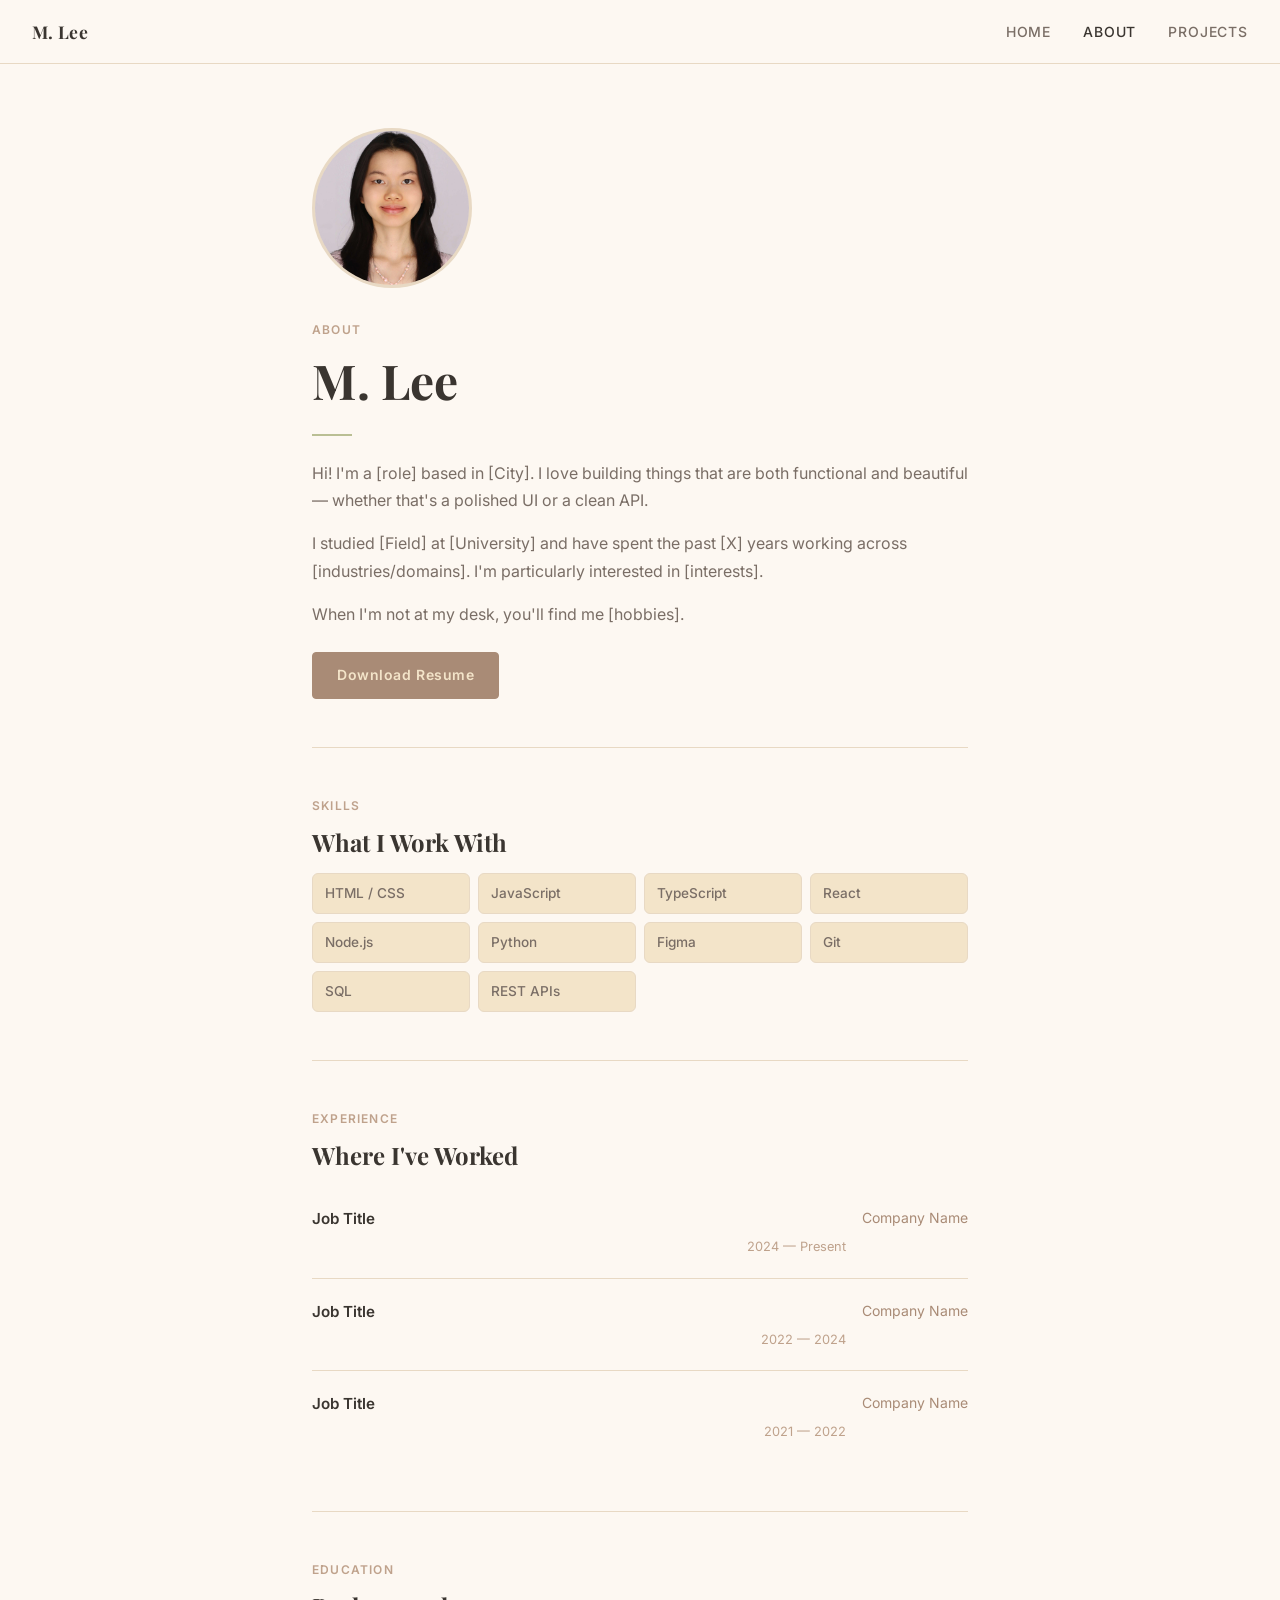
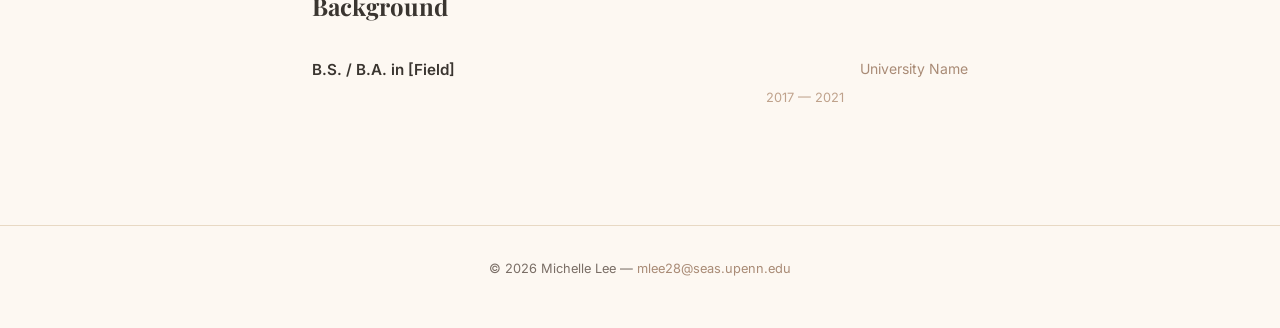
==== about.html @ 272b9037 "Update about.html" ====
<!DOCTYPE html>
<html lang="en">
<head>
  <meta charset="UTF-8" />
  <meta name="viewport" content="width=device-width, initial-scale=1.0" />
  <title>About — M. Lee</title>
  <link rel="preconnect" href="https://fonts.googleapis.com" />
  <link rel="preconnect" href="https://fonts.gstatic.com" crossorigin />
  <link href="https://fonts.googleapis.com/css2?family=Inter:wght@400;500;600&family=Playfair+Display:wght@700&display=swap" rel="stylesheet" />
  <link rel="stylesheet" href="style.css" />
</head>
<body>

  <nav>
    <a href="index.html" class="nav-logo">M. Lee</a>
    <ul class="nav-links">
      <li><a href="index.html">Home</a></li>
      <li><a href="about.html" class="active">About</a></li>
      <li><a href="projects.html">Projects</a></li>
    </ul>
  </nav>

  <main class="page">

    <!-- Intro -->
    <section class="about-intro">
      <div style="display:flex; gap:2rem; align-items:flex-start; flex-wrap:wrap;">
        <img src="images/michelle.JPG" alt="Michelle Lee" class="about-photo" style="object-position: center 30%;">
        <div class="about-text">
          <span class="label">About</span>
          <h1>M. Lee</h1>
          <div class="divider"></div>
          <p>
            Hi! I'm a [role] based in [City]. I love building things that are
            both functional and beautiful — whether that's a polished UI or a
            clean API.
          </p>
          <p>
            I studied [Field] at [University] and have spent the past [X] years
            working across [industries/domains]. I'm particularly interested in
            [interests].
          </p>
          <p>
            When I'm not at my desk, you'll find me [hobbies].
          </p>
          <a href="resume.pdf" class="btn btn-primary" target="_blank" style="margin-top:0.5rem;">
            Download Resume
          </a>
        </div>
      </div>
    </section>

    <!-- Skills -->
    <section class="section">
      <span class="label">Skills</span>
      <h2>What I Work With</h2>
      <div class="skills-grid">
        <div class="skill-item">HTML / CSS</div>
        <div class="skill-item">JavaScript</div>
        <div class="skill-item">TypeScript</div>
        <div class="skill-item">React</div>
        <div class="skill-item">Node.js</div>
        <div class="skill-item">Python</div>
        <div class="skill-item">Figma</div>
        <div class="skill-item">Git</div>
        <div class="skill-item">SQL</div>
        <div class="skill-item">REST APIs</div>
      </div>
    </section>

    <!-- Experience -->
    <section class="section">
      <span class="label">Experience</span>
      <h2>Where I've Worked</h2>
      <ul class="experience-list">
        <li>
          <span class="exp-role">Job Title</span>
          <span class="exp-company">Company Name</span>
          <span class="exp-period">2024 — Present</span>
        </li>
        <li>
          <span class="exp-role">Job Title</span>
          <span class="exp-company">Company Name</span>
          <span class="exp-period">2022 — 2024</span>
        </li>
        <li>
          <span class="exp-role">Job Title</span>
          <span class="exp-company">Company Name</span>
          <span class="exp-period">2021 — 2022</span>
        </li>
      </ul>
    </section>

    <!-- Education -->
    <section class="section">
      <span class="label">Education</span>
      <h2>Background</h2>
      <ul class="experience-list">
        <li>
          <span class="exp-role">B.S. / B.A. in [Field]</span>
          <span class="exp-company">University Name</span>
          <span class="exp-period">2017 — 2021</span>
        </li>
      </ul>
    </section>

  </main>

  <footer>
    <p>
      &copy; 2026 Michelle Lee &mdash;
      <a href="mailto:hello@example.com">mlee28@seas.upenn.edu</a>
    </p>
  </footer>

</body>
</html>
---- style.css ----
/* =====================
   Reset & Base
   ===================== */
*, *::before, *::after {
  box-sizing: border-box;
  margin: 0;
  padding: 0;
}

:root {
  --clay:    #A98B76;
  --sand:    #BFA28C;
  --cream:   #F3E4C9;
  --sage:    #BABF94;
  --text:    #3a3530;
  --muted:   #7a6e66;
  --bg:      #fdf8f2;
  --border:  #e8d9c4;

  --font-sans: 'Inter', system-ui, sans-serif;
  --font-serif: 'Playfair Display', Georgia, serif;

  --max-w: 720px;
  --nav-h: 64px;
}

html {
  scroll-behavior: smooth;
}

body {
  font-family: var(--font-sans);
  background: var(--bg);
  color: var(--text);
  line-height: 1.7;
  font-size: 16px;
}

img {
  display: block;
  max-width: 100%;
}

a {
  color: var(--clay);
  text-decoration: none;
  transition: color 0.2s;
}

a:hover {
  color: var(--text);
}

/* =====================
   Nav
   ===================== */
nav {
  position: sticky;
  top: 0;
  z-index: 100;
  height: var(--nav-h);
  background: var(--bg);
  border-bottom: 1px solid var(--border);
  display: flex;
  align-items: center;
  justify-content: space-between;
  padding: 0 2rem;
}

.nav-logo {
  font-family: var(--font-serif);
  font-size: 1.1rem;
  font-weight: 700;
  color: var(--text);
  letter-spacing: 0.02em;
}

.nav-links {
  display: flex;
  gap: 2rem;
  list-style: none;
}

.nav-links a {
  font-size: 0.875rem;
  letter-spacing: 0.06em;
  text-transform: uppercase;
  color: var(--muted);
  font-weight: 500;
}

.nav-links a:hover,
.nav-links a.active {
  color: var(--text);
}

/* =====================
   Page Wrapper
   ===================== */
.page {
  max-width: var(--max-w);
  margin: 0 auto;
  padding: 4rem 2rem 6rem;
}

/* =====================
   Typography
   ===================== */
h1, h2, h3 {
  font-family: var(--font-serif);
  font-weight: 700;
  line-height: 1.2;
  color: var(--text);
}

h1 { font-size: clamp(2rem, 5vw, 3rem); }
h2 { font-size: 1.5rem; margin-bottom: 1rem; }
h3 { font-size: 1.1rem; margin-bottom: 0.4rem; }

p { color: var(--muted); margin-bottom: 1rem; }

.label {
  font-size: 0.75rem;
  letter-spacing: 0.1em;
  text-transform: uppercase;
  color: var(--sand);
  font-weight: 600;
  margin-bottom: 0.75rem;
  display: block;
}

/* =====================
   Divider
   ===================== */
.divider {
  width: 40px;
  height: 2px;
  background: var(--sage);
  margin: 1.5rem 0;
}

/* =====================
   HOME — Hero
   ===================== */
.hero {
  padding-top: 5rem;
  padding-bottom: 5rem;
}

.hero-greeting {
  font-size: 0.875rem;
  letter-spacing: 0.1em;
  text-transform: uppercase;
  color: var(--clay);
  font-weight: 600;
  margin-bottom: 1rem;
}

.hero h1 {
  margin-bottom: 1.25rem;
}

.hero-sub {
  font-size: 1.05rem;
  max-width: 520px;
  margin-bottom: 2.5rem;
}

.btn {
  display: inline-block;
  padding: 0.65rem 1.5rem;
  font-size: 0.875rem;
  font-weight: 600;
  letter-spacing: 0.04em;
  border-radius: 4px;
  transition: background 0.2s, color 0.2s, border-color 0.2s;
}

.btn-primary {
  background: var(--clay);
  color: var(--cream);
  border: 1px solid var(--clay);
}

.btn-primary:hover {
  background: var(--text);
  border-color: var(--text);
  color: var(--cream);
}

.btn-outline {
  background: transparent;
  color: var(--clay);
  border: 1px solid var(--clay);
  margin-left: 0.75rem;
}

.btn-outline:hover {
  background: var(--clay);
  color: var(--cream);
}

.hero-actions {
  display: flex;
  flex-wrap: wrap;
  gap: 0.75rem;
  align-items: center;
}

/* =====================
   HOME — Teaser Sections
   ===================== */
.section {
  border-top: 1px solid var(--border);
  padding-top: 3rem;
  margin-top: 3rem;
}

.section-header {
  display: flex;
  align-items: baseline;
  justify-content: space-between;
  margin-bottom: 1.5rem;
}

.section-link {
  font-size: 0.8rem;
  letter-spacing: 0.06em;
  text-transform: uppercase;
  color: var(--sand);
  font-weight: 600;
}

.section-link:hover {
  color: var(--clay);
}

/* Featured project card on home */
.featured-card {
  background: var(--cream);
  border: 1px solid var(--border);
  border-radius: 8px;
  padding: 1.75rem;
}

.featured-card h3 {
  font-size: 1.15rem;
}

.tag-list {
  display: flex;
  flex-wrap: wrap;
  gap: 0.4rem;
  margin: 0.75rem 0 1rem;
}

.tag {
  font-size: 0.72rem;
  letter-spacing: 0.05em;
  padding: 0.25rem 0.65rem;
  border-radius: 20px;
  background: var(--bg);
  border: 1px solid var(--border);
  color: var(--muted);
  font-weight: 500;
}

/* =====================
   ABOUT
   ===================== */
.about-intro {
  display: grid;
  gap: 2.5rem;
}

.about-photo {
  width: 160px;
  height: 160px;
  border-radius: 50%;
  object-fit: cover;
  border: 3px solid var(--border);
  background: var(--cream);
}

.about-photo-placeholder {
  width: 160px;
  height: 160px;
  border-radius: 50%;
  background: var(--cream);
  border: 3px solid var(--border);
  display: flex;
  align-items: center;
  justify-content: center;
  font-size: 3rem;
  color: var(--sand);
  flex-shrink: 0;
}

.about-text h1 {
  margin-bottom: 0.5rem;
}

.skills-grid {
  display: grid;
  grid-template-columns: repeat(auto-fill, minmax(140px, 1fr));
  gap: 0.5rem;
  margin-top: 0.75rem;
}

.skill-item {
  background: var(--cream);
  border: 1px solid var(--border);
  border-radius: 6px;
  padding: 0.5rem 0.75rem;
  font-size: 0.85rem;
  color: var(--muted);
  font-weight: 500;
}

.experience-list {
  list-style: none;
  margin-top: 0.75rem;
}

.experience-list li {
  padding: 1.25rem 0;
  border-bottom: 1px solid var(--border);
  display: grid;
  grid-template-columns: 1fr auto;
  gap: 0.25rem 1rem;
}

.experience-list li:last-child {
  border-bottom: none;
}

.exp-role {
  font-weight: 600;
  color: var(--text);
  font-size: 0.95rem;
}

.exp-company {
  color: var(--clay);
  font-size: 0.875rem;
}

.exp-period {
  font-size: 0.8rem;
  color: var(--sand);
  text-align: right;
  white-space: nowrap;
  grid-row: span 2;
  align-self: center;
}

/* =====================
   PROJECTS
   ===================== */
.projects-grid {
  display: grid;
  gap: 1.25rem;
  margin-top: 1rem;
}

.project-card {
  background: var(--cream);
  border: 1px solid var(--border);
  border-radius: 8px;
  padding: 1.75rem;
  transition: border-color 0.2s, box-shadow 0.2s;
}

.project-card:hover {
  border-color: var(--sand);
  box-shadow: 0 4px 16px rgba(169, 139, 118, 0.12);
}

.project-card-header {
  display: flex;
  align-items: flex-start;
  justify-content: space-between;
  gap: 1rem;
  margin-bottom: 0.5rem;
}

.project-links {
  display: flex;
  gap: 0.75rem;
  flex-shrink: 0;
}

.project-link {
  font-size: 0.78rem;
  letter-spacing: 0.05em;
  text-transform: uppercase;
  font-weight: 600;
  color: var(--sand);
}

.project-link:hover {
  color: var(--clay);
}

/* =====================
   Footer
   ===================== */
footer {
  border-top: 1px solid var(--border);
  padding: 2rem;
  text-align: center;
  font-size: 0.8rem;
  color: var(--sand);
}

footer a {
  color: var(--clay);
}

/* =====================
   Responsive
   ===================== */
@media (max-width: 600px) {
  nav {
    padding: 0 1.25rem;
  }

  .page {
    padding: 2.5rem 1.25rem 4rem;
  }

  .btn-outline {
    margin-left: 0;
  }

  .experience-list li {
    grid-template-columns: 1fr;
  }

  .exp-period {
    text-align: left;
    grid-row: auto;
  }
}
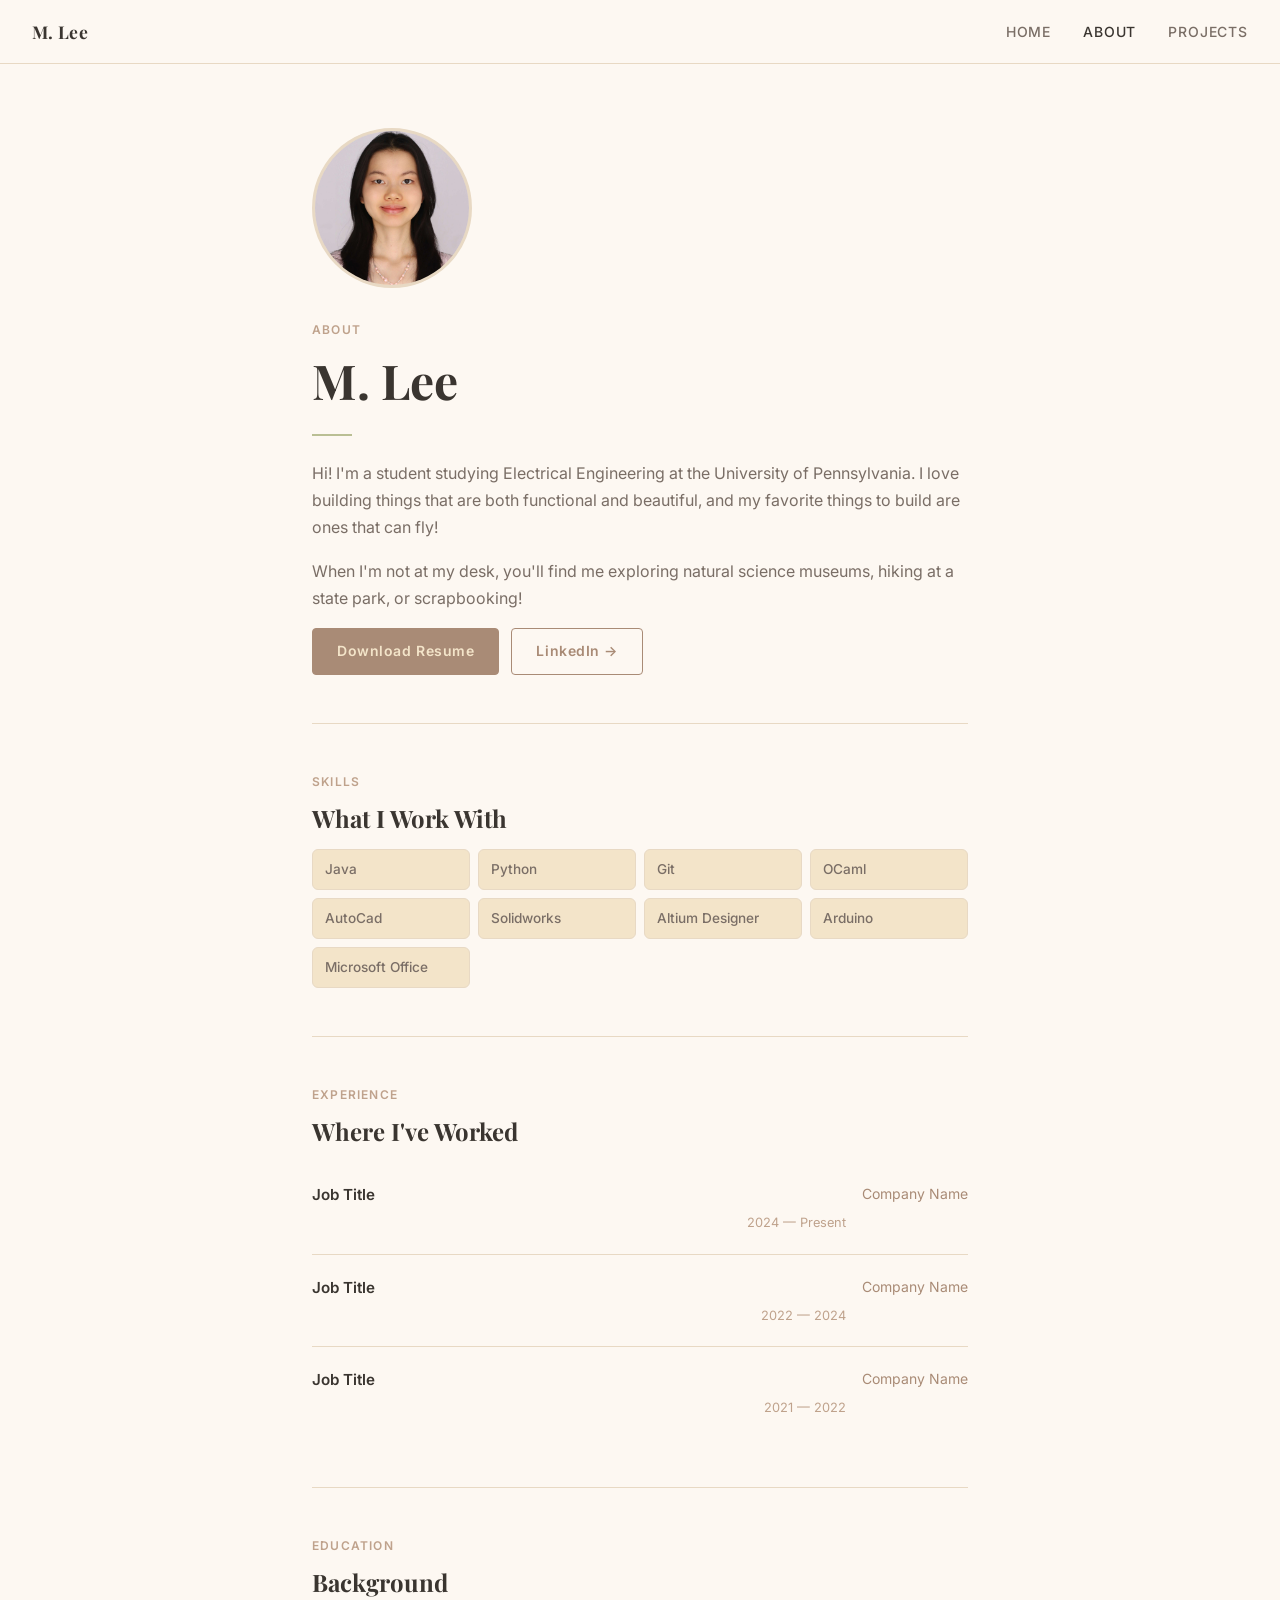
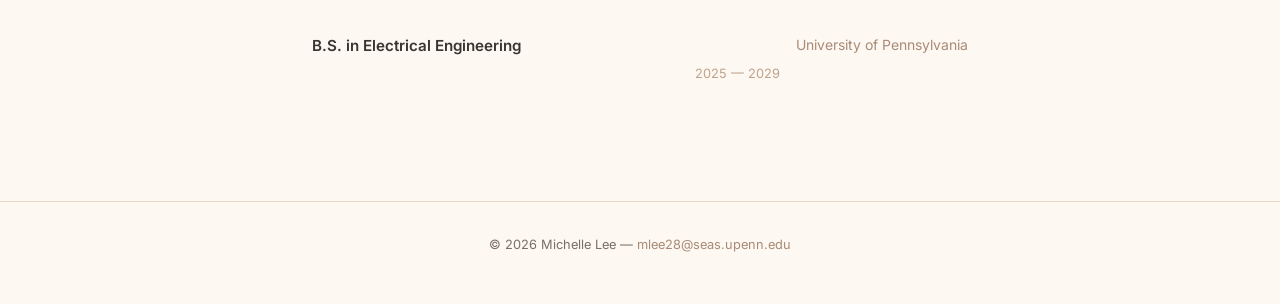
==== commit f9b160df: "Update about.html" ====
--- a/about.html
+++ b/about.html
@@ -31,21 +31,19 @@
           <h1>M. Lee</h1>
           <div class="divider"></div>
           <p>
-            Hi! I'm a [role] based in [City]. I love building things that are
-            both functional and beautiful — whether that's a polished UI or a
-            clean API.
+            Hi! I'm a student studying Electrical Engineering at the University of Pennsylvania. 
+            I love building things that are
+            both functional and beautiful, and my favorite things to build are ones that can fly! 
           </p>
+          
           <p>
-            I studied [Field] at [University] and have spent the past [X] years
-            working across [industries/domains]. I'm particularly interested in
-            [interests].
+            When I'm not at my desk, you'll find me exploring natural science museums,
+            hiking at a state park, or scrapbooking!
           </p>
-          <p>
-            When I'm not at my desk, you'll find me [hobbies].
-          </p>
-          <a href="resume.pdf" class="btn btn-primary" target="_blank" style="margin-top:0.5rem;">
-            Download Resume
-          </a>
+          <div style="display:flex; gap:0.75rem; flex-wrap:wrap; margin-top:0.5rem;">
+            <a href="resume.pdf" class="btn btn-primary" target="_blank">Download Resume</a>
+            <a href="https://www.linkedin.com/in/michelle-lee-ab9937246/" class="btn btn-outline" target="_blank" style="margin-left:0;">LinkedIn →</a>
+          </div>
         </div>
       </div>
     </section>
@@ -55,16 +53,15 @@
       <span class="label">Skills</span>
       <h2>What I Work With</h2>
       <div class="skills-grid">
-        <div class="skill-item">HTML / CSS</div>
-        <div class="skill-item">JavaScript</div>
-        <div class="skill-item">TypeScript</div>
-        <div class="skill-item">React</div>
-        <div class="skill-item">Node.js</div>
+        <div class="skill-item">Java</div>
         <div class="skill-item">Python</div>
-        <div class="skill-item">Figma</div>
         <div class="skill-item">Git</div>
-        <div class="skill-item">SQL</div>
-        <div class="skill-item">REST APIs</div>
+        <div class="skill-item">OCaml</div>
+        <div class="skill-item">AutoCad</div>
+        <div class="skill-item">Solidworks</div>
+        <div class="skill-item">Altium Designer</div>
+        <div class="skill-item">Arduino</div>
+        <div class="skill-item">Microsoft Office</div>
       </div>
     </section>
 
@@ -97,9 +94,9 @@
       <h2>Background</h2>
       <ul class="experience-list">
         <li>
-          <span class="exp-role">B.S. / B.A. in [Field]</span>
-          <span class="exp-company">University Name</span>
-          <span class="exp-period">2017 — 2021</span>
+          <span class="exp-role">B.S. in Electrical Engineering</span>
+          <span class="exp-company">University of Pennsylvania</span>
+          <span class="exp-period">2025 — 2029</span>
         </li>
       </ul>
     </section>
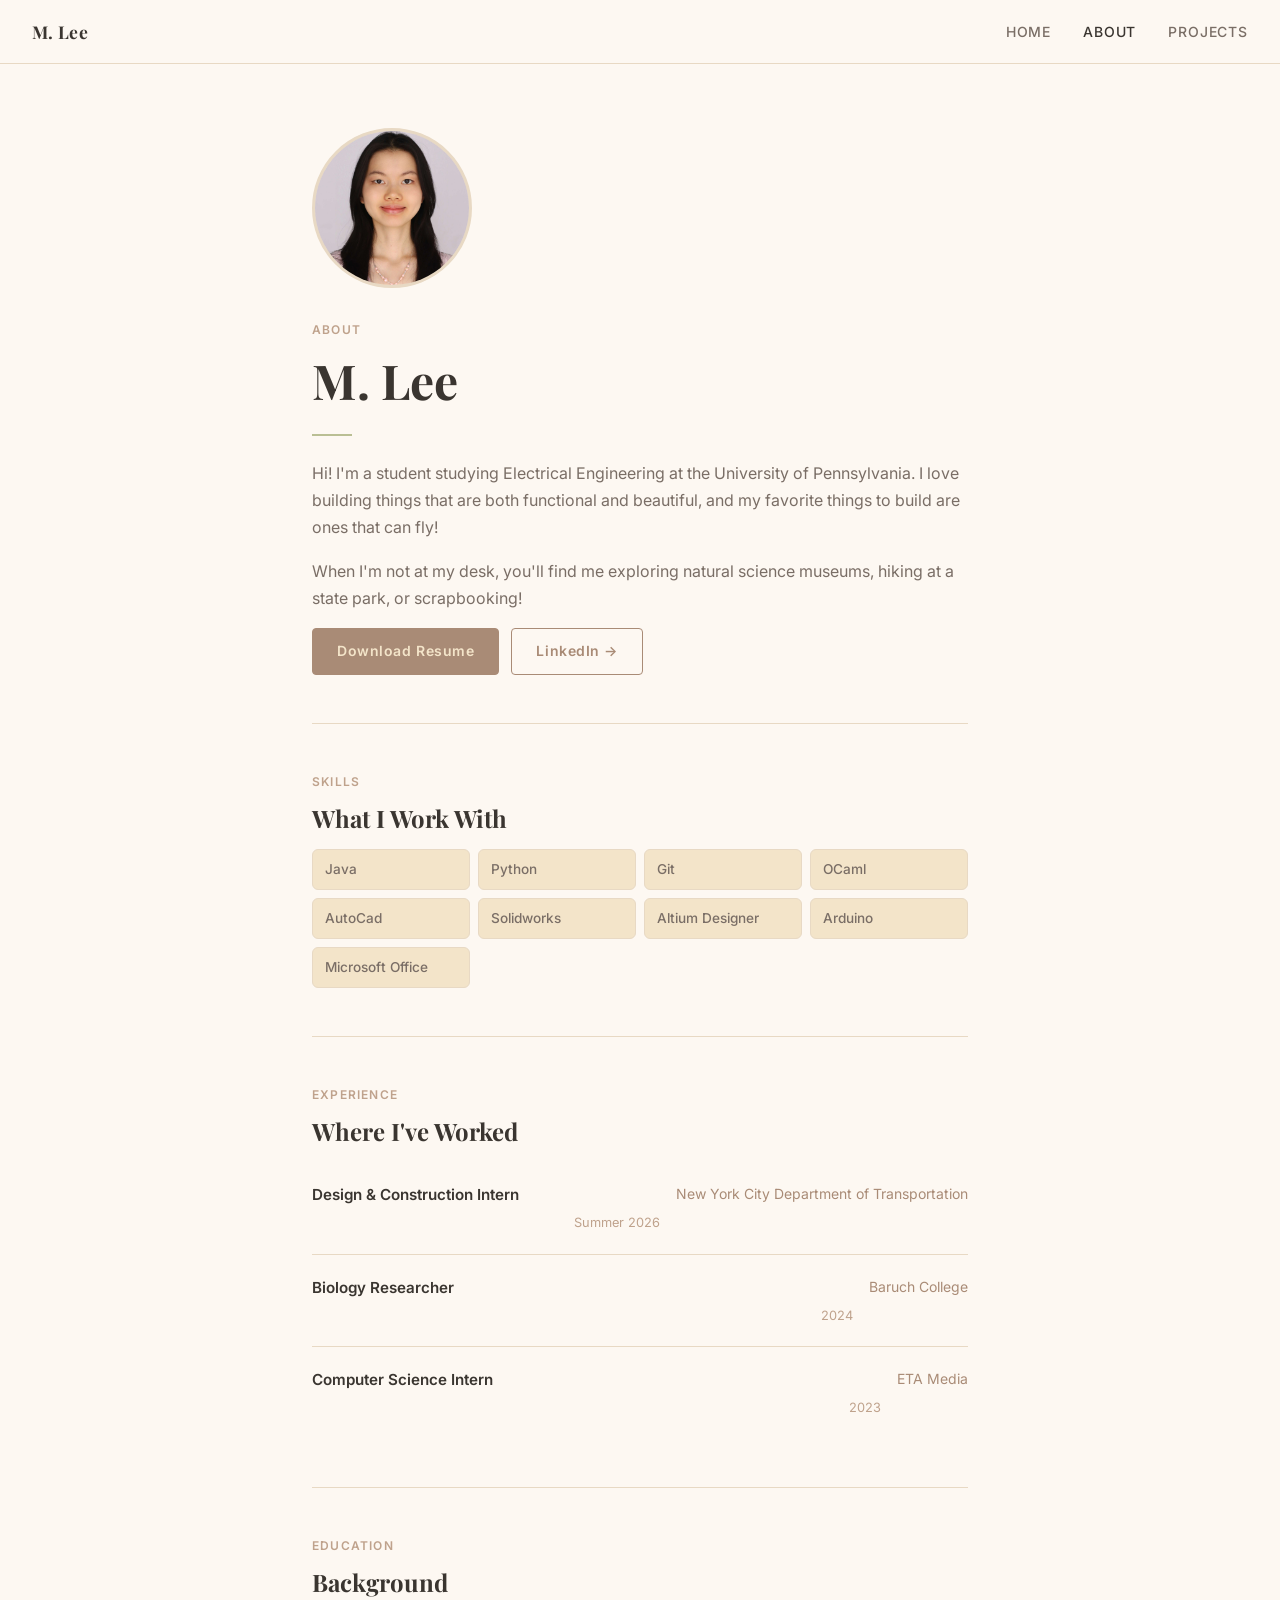
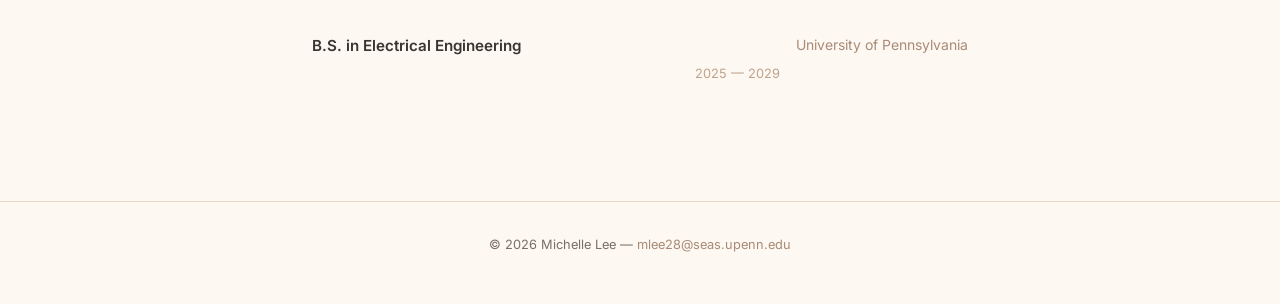
==== commit a24c56d4: "Update about.html" ====
--- a/about.html
+++ b/about.html
@@ -71,19 +71,19 @@
       <h2>Where I've Worked</h2>
       <ul class="experience-list">
         <li>
-          <span class="exp-role">Job Title</span>
-          <span class="exp-company">Company Name</span>
-          <span class="exp-period">2024 — Present</span>
+          <span class="exp-role">Design & Construction Intern</span>
+          <span class="exp-company">New York City Department of Transportation</span>
+          <span class="exp-period">Summer 2026</span>
         </li>
         <li>
-          <span class="exp-role">Job Title</span>
-          <span class="exp-company">Company Name</span>
-          <span class="exp-period">2022 — 2024</span>
+          <span class="exp-role">Biology Researcher</span>
+          <span class="exp-company">Baruch College</span>
+          <span class="exp-period">2024</span>
         </li>
         <li>
-          <span class="exp-role">Job Title</span>
-          <span class="exp-company">Company Name</span>
-          <span class="exp-period">2021 — 2022</span>
+          <span class="exp-role">Computer Science Intern</span>
+          <span class="exp-company">ETA Media</span>
+          <span class="exp-period">2023</span>
         </li>
       </ul>
     </section>
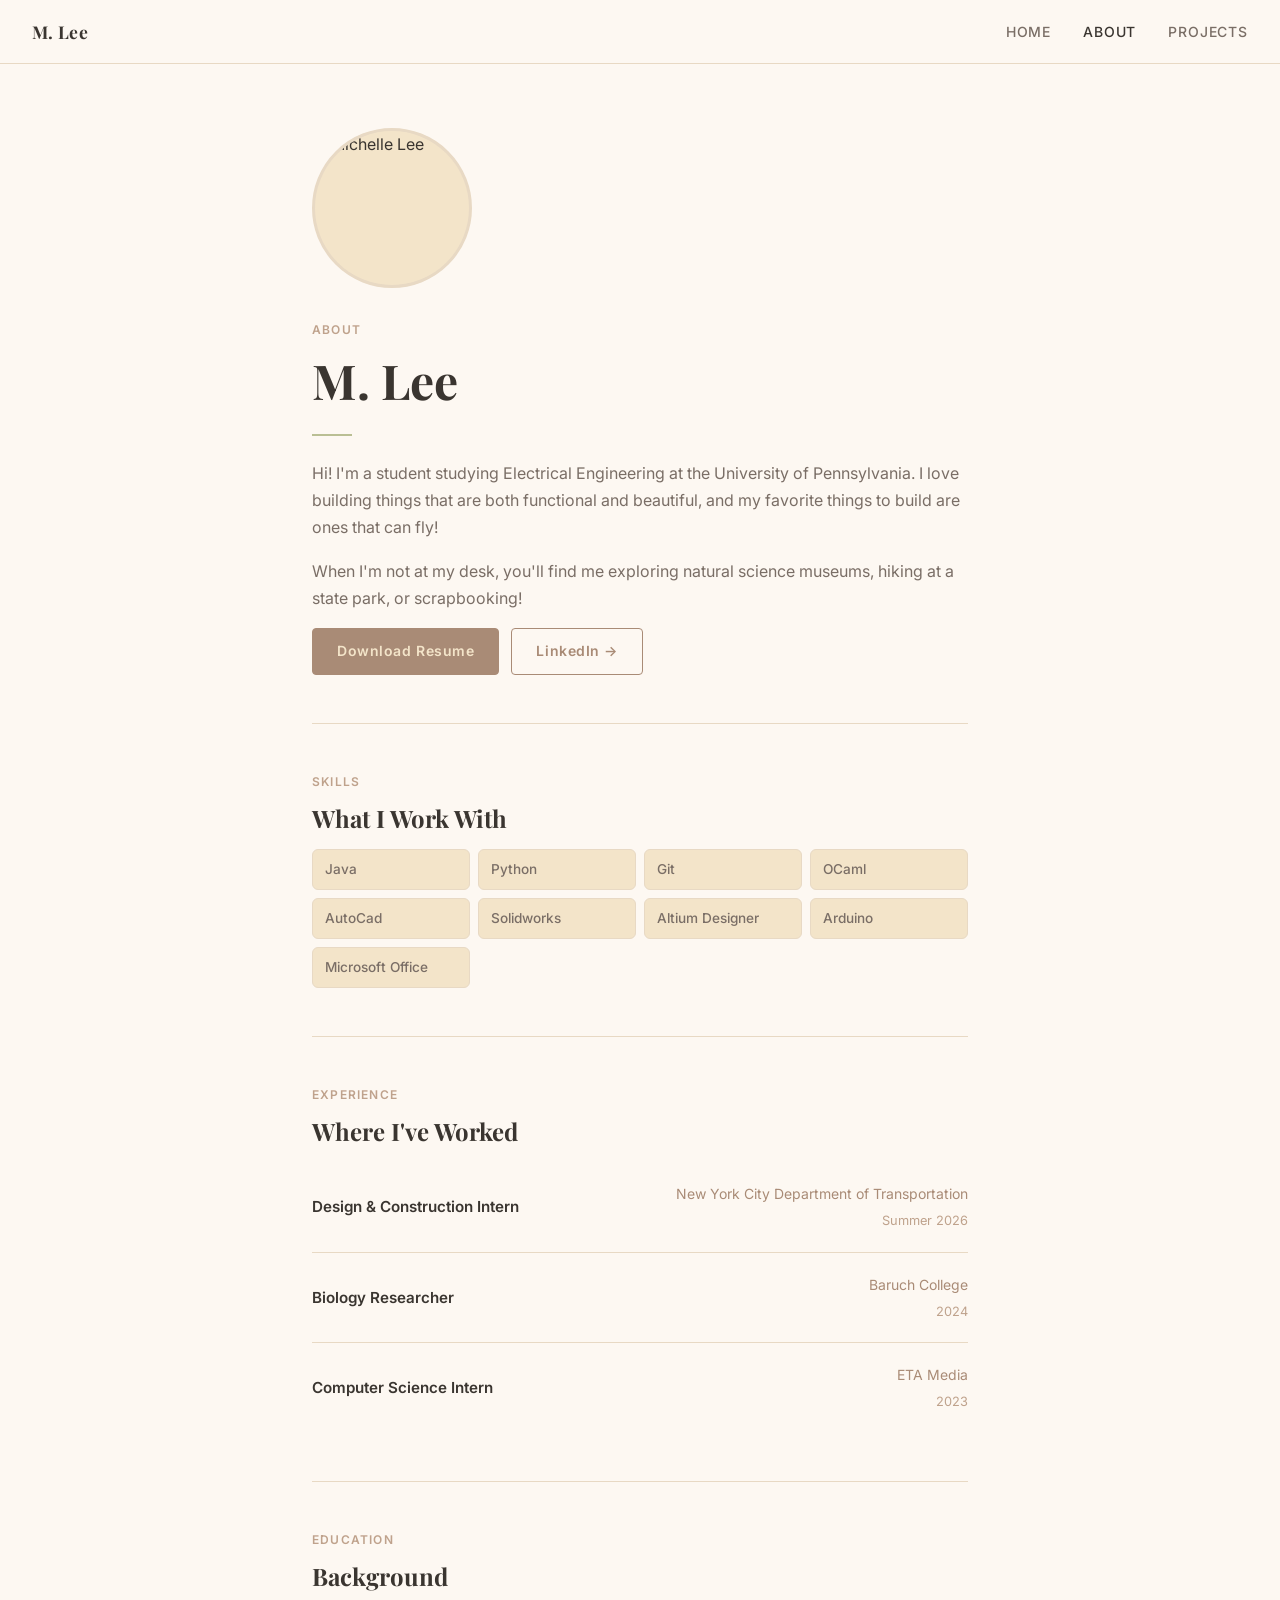
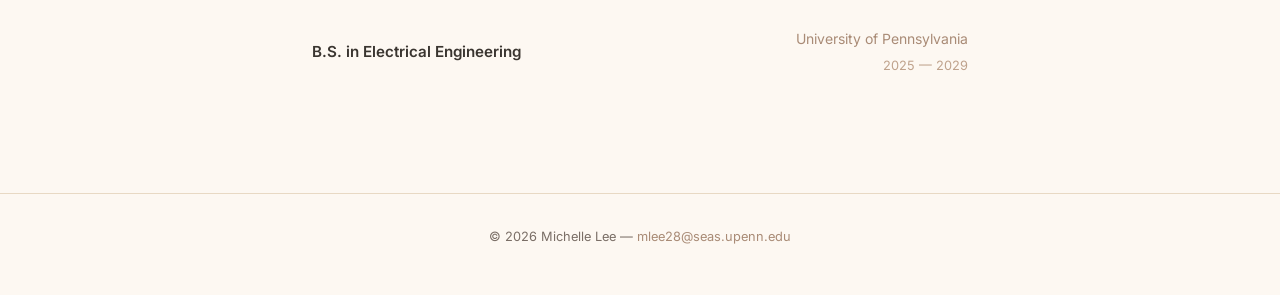
==== commit 838763c7: "edit" ====
--- a/about.html
+++ b/about.html
@@ -3,7 +3,7 @@
 <head>
   <meta charset="UTF-8" />
   <meta name="viewport" content="width=device-width, initial-scale=1.0" />
-  <title>About — M. Lee</title>
+  <title>About — Michelle Lee</title>
   <link rel="preconnect" href="https://fonts.googleapis.com" />
   <link rel="preconnect" href="https://fonts.gstatic.com" crossorigin />
   <link href="https://fonts.googleapis.com/css2?family=Inter:wght@400;500;600&family=Playfair+Display:wght@700&display=swap" rel="stylesheet" />
--- a/style.css
+++ b/style.css
@@ -338,11 +338,14 @@
   font-weight: 600;
   color: var(--text);
   font-size: 0.95rem;
+  grid-row: span 2;
+  align-self: center;
 }
 
 .exp-company {
   color: var(--clay);
   font-size: 0.875rem;
+  text-align: right;
 }
 
 .exp-period {
@@ -350,8 +353,6 @@
   color: var(--sand);
   text-align: right;
   white-space: nowrap;
-  grid-row: span 2;
-  align-self: center;
 }
 
 /* =====================
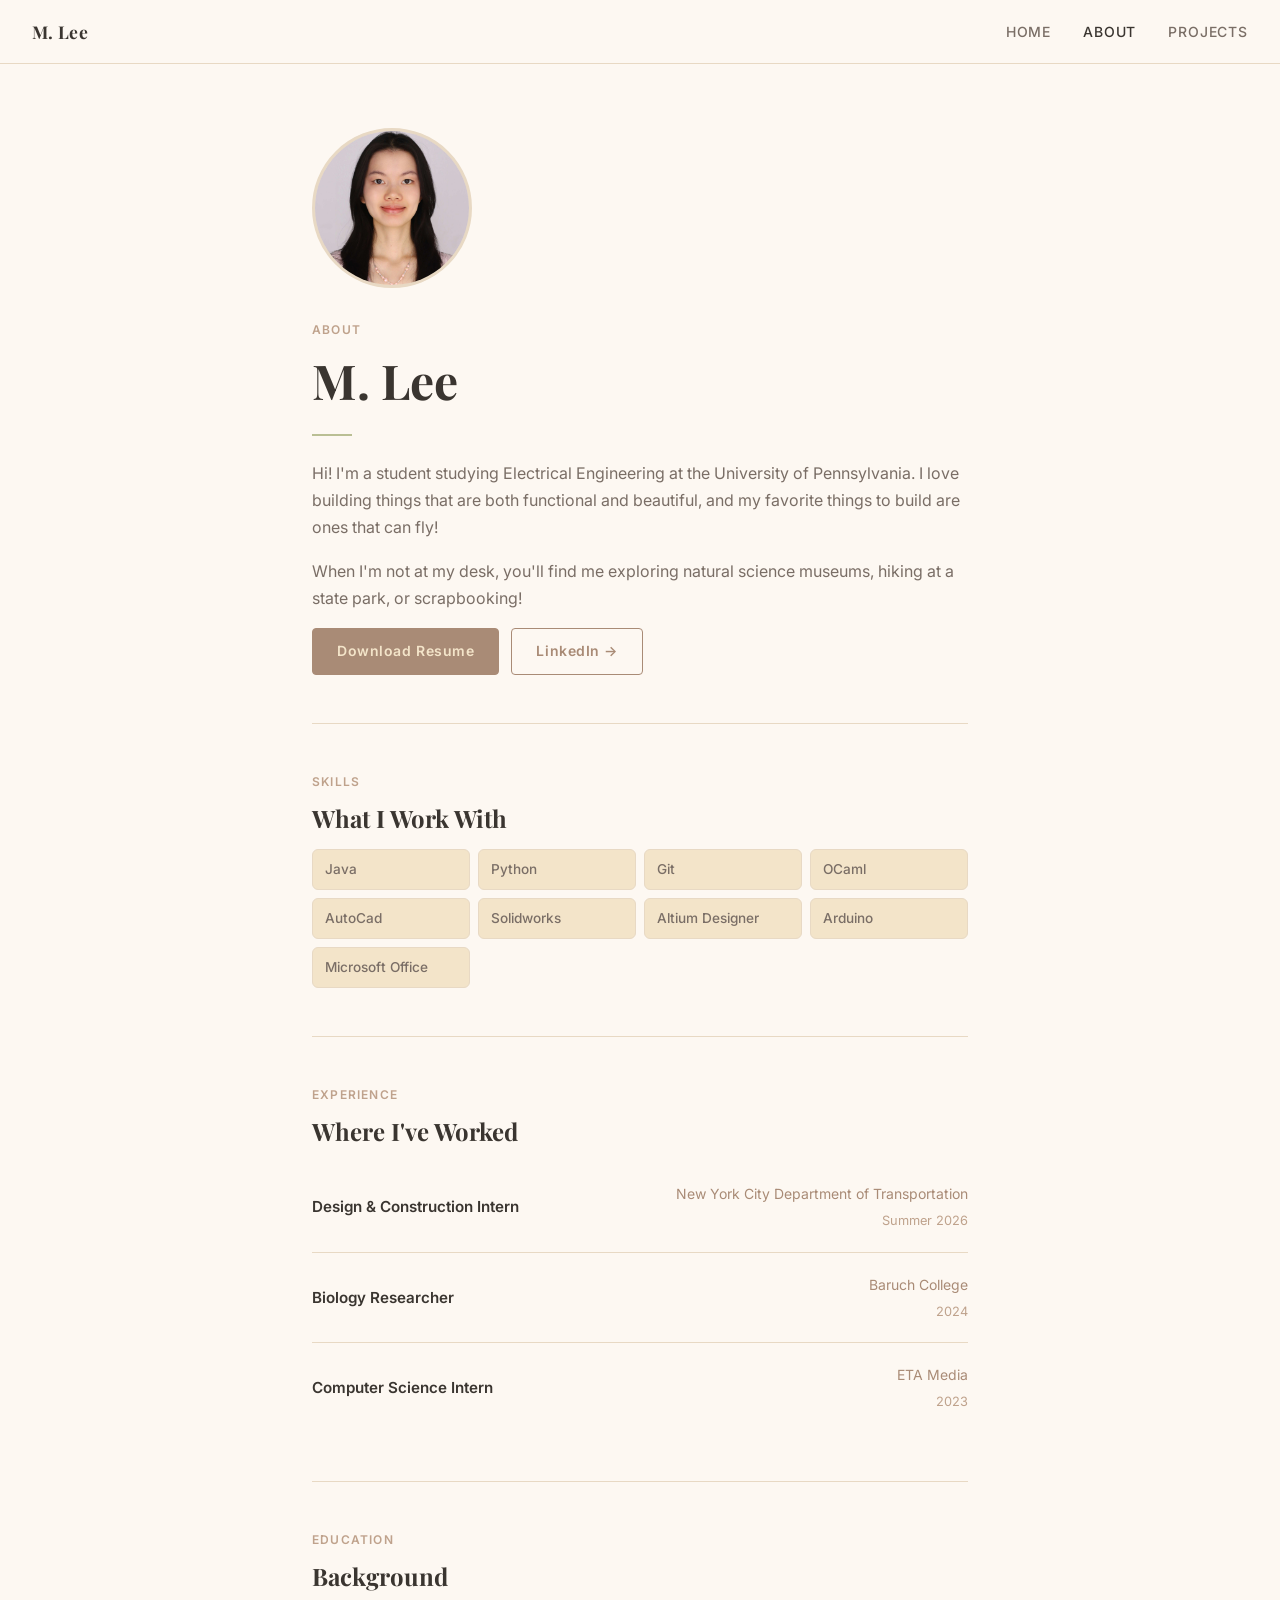
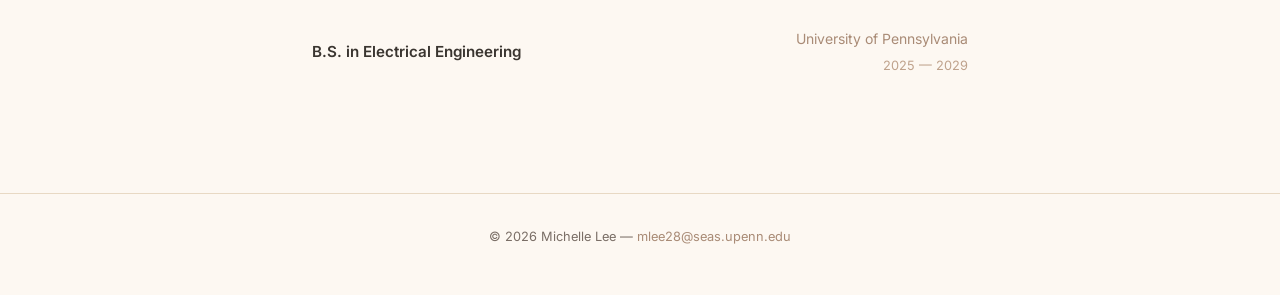
==== commit 20588b0a: "Update about.html" ====
--- a/about.html
+++ b/about.html
@@ -25,7 +25,7 @@
     <!-- Intro -->
     <section class="about-intro">
       <div style="display:flex; gap:2rem; align-items:flex-start; flex-wrap:wrap;">
-        <img src="images/michelle.JPG" alt="Michelle Lee" class="about-photo" style="object-position: center 30%;">
+        <img src="images/michelle.JPEG" alt="Michelle Lee" class="about-photo" style="object-position: center 30%;">
         <div class="about-text">
           <span class="label">About</span>
           <h1>M. Lee</h1>
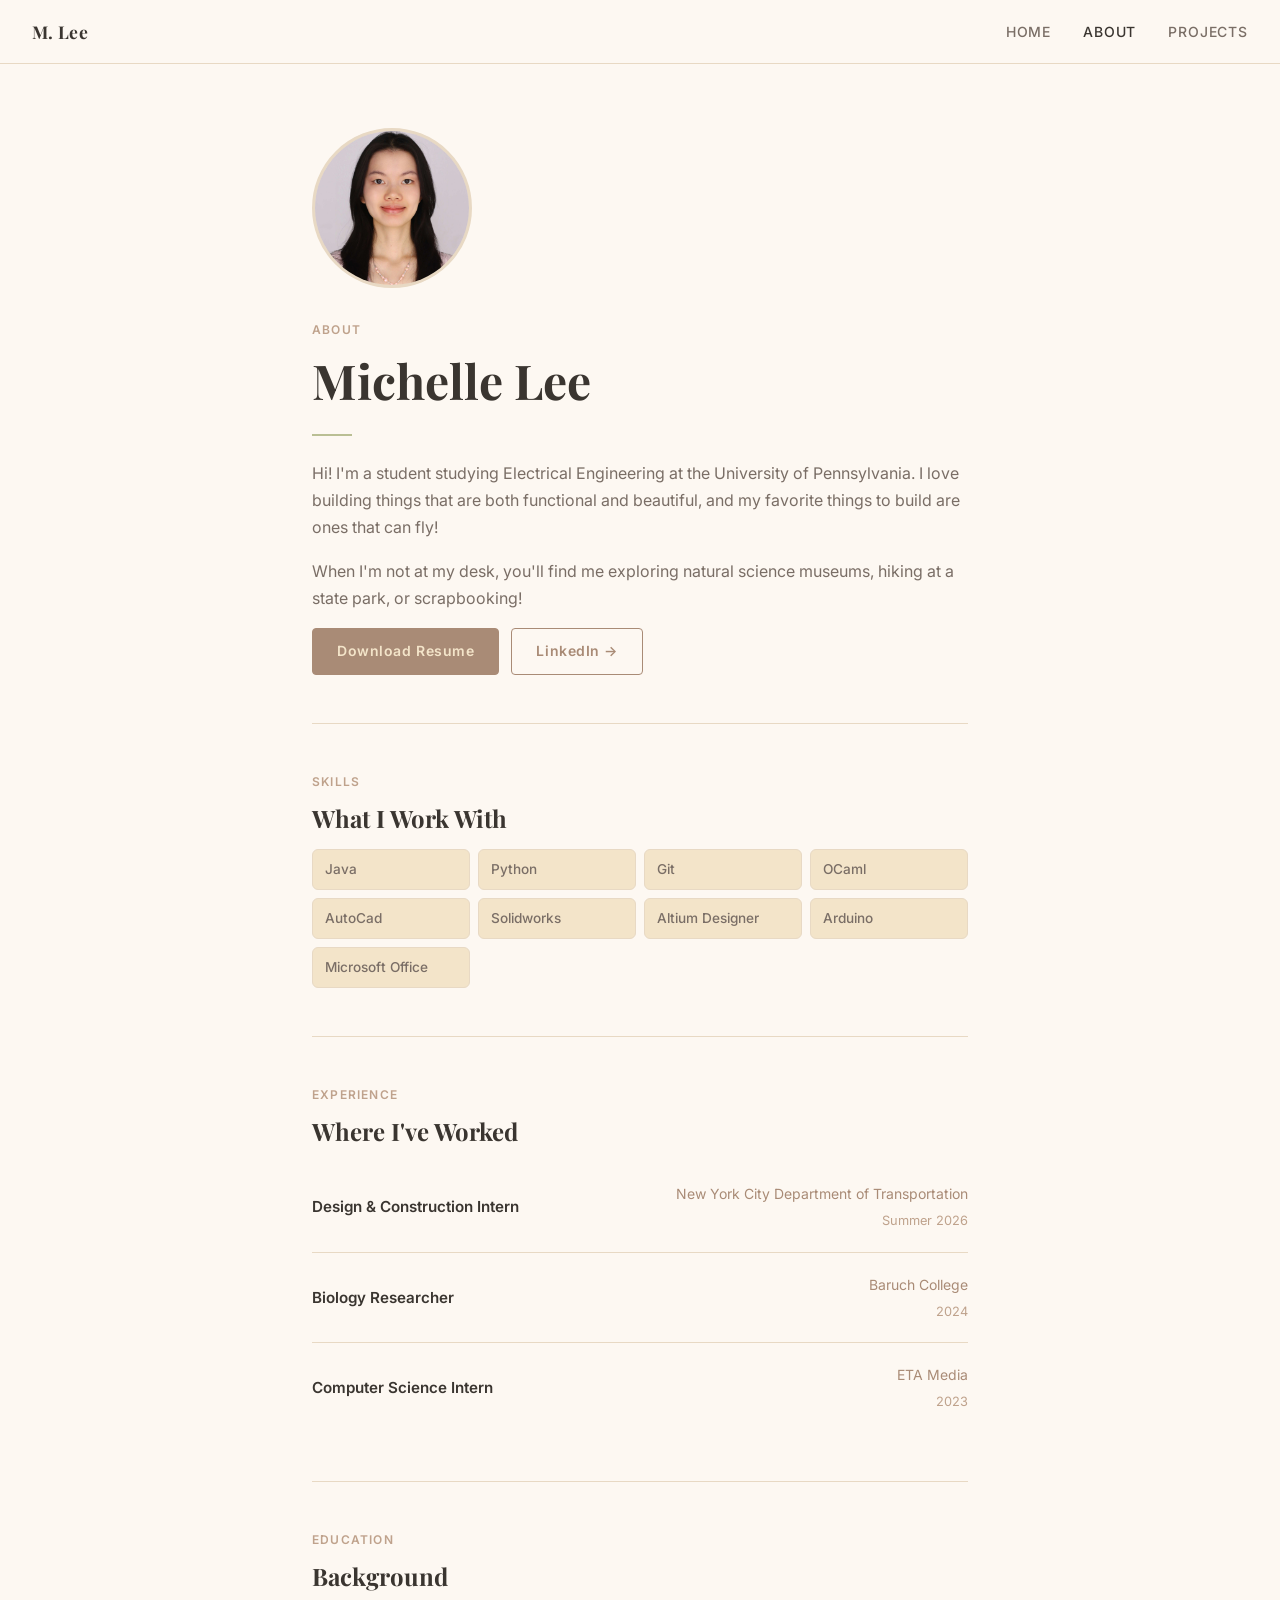
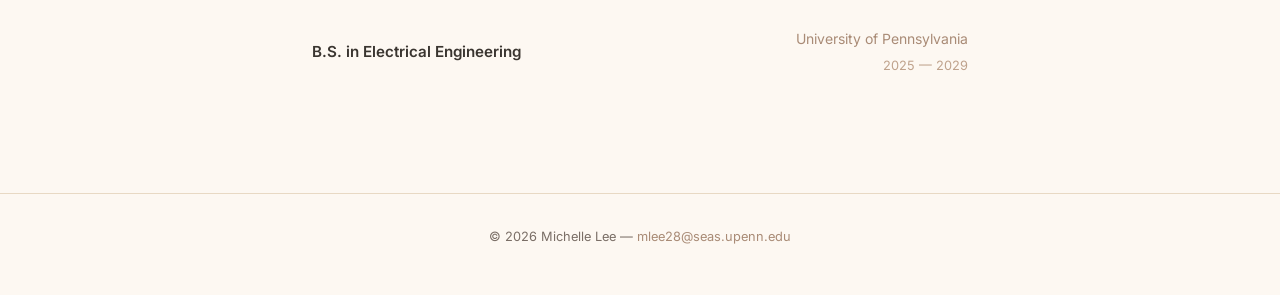
==== commit 0e118ca7: "Update about.html" ====
--- a/about.html
+++ b/about.html
@@ -28,7 +28,7 @@
         <img src="images/michelle.JPEG" alt="Michelle Lee" class="about-photo" style="object-position: center 30%;">
         <div class="about-text">
           <span class="label">About</span>
-          <h1>M. Lee</h1>
+          <h1>Michelle Lee</h1>
           <div class="divider"></div>
           <p>
             Hi! I'm a student studying Electrical Engineering at the University of Pennsylvania. 
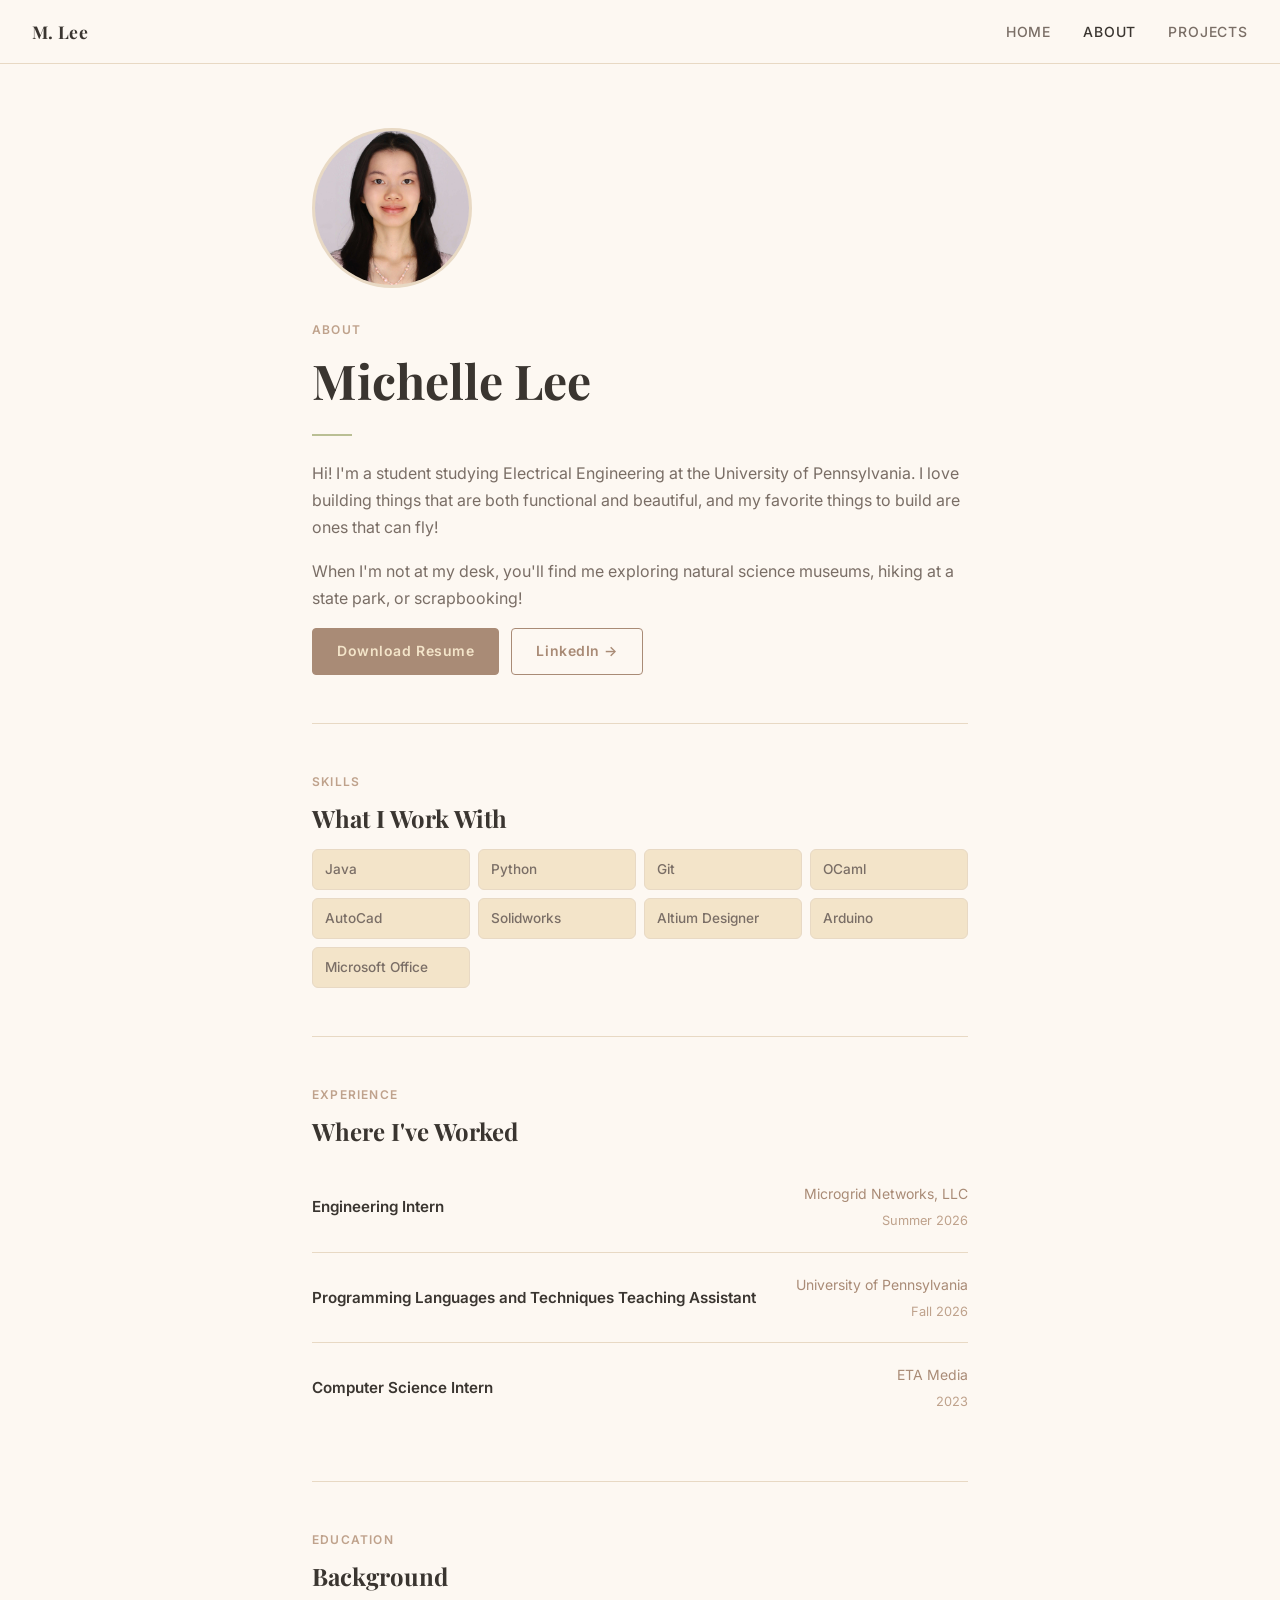
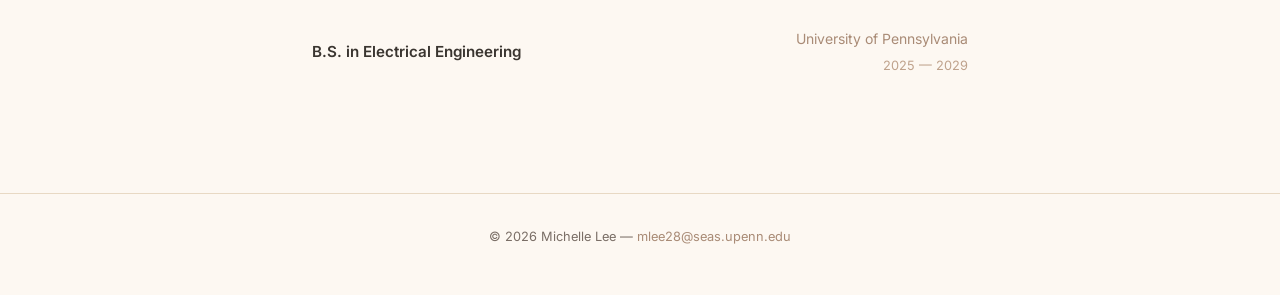
==== commit 330e1417: "Update about.html update employment" ====
--- a/about.html
+++ b/about.html
@@ -71,14 +71,14 @@
       <h2>Where I've Worked</h2>
       <ul class="experience-list">
         <li>
-          <span class="exp-role">Design & Construction Intern</span>
-          <span class="exp-company">New York City Department of Transportation</span>
+          <span class="exp-role">Engineering Intern</span>
+          <span class="exp-company">Microgrid Networks, LLC</span>
           <span class="exp-period">Summer 2026</span>
         </li>
         <li>
-          <span class="exp-role">Biology Researcher</span>
-          <span class="exp-company">Baruch College</span>
-          <span class="exp-period">2024</span>
+          <span class="exp-role">Programming Languages and Techniques Teaching Assistant</span>
+          <span class="exp-company">University of Pennsylvania</span>
+          <span class="exp-period">Fall 2026</span>
         </li>
         <li>
           <span class="exp-role">Computer Science Intern</span>
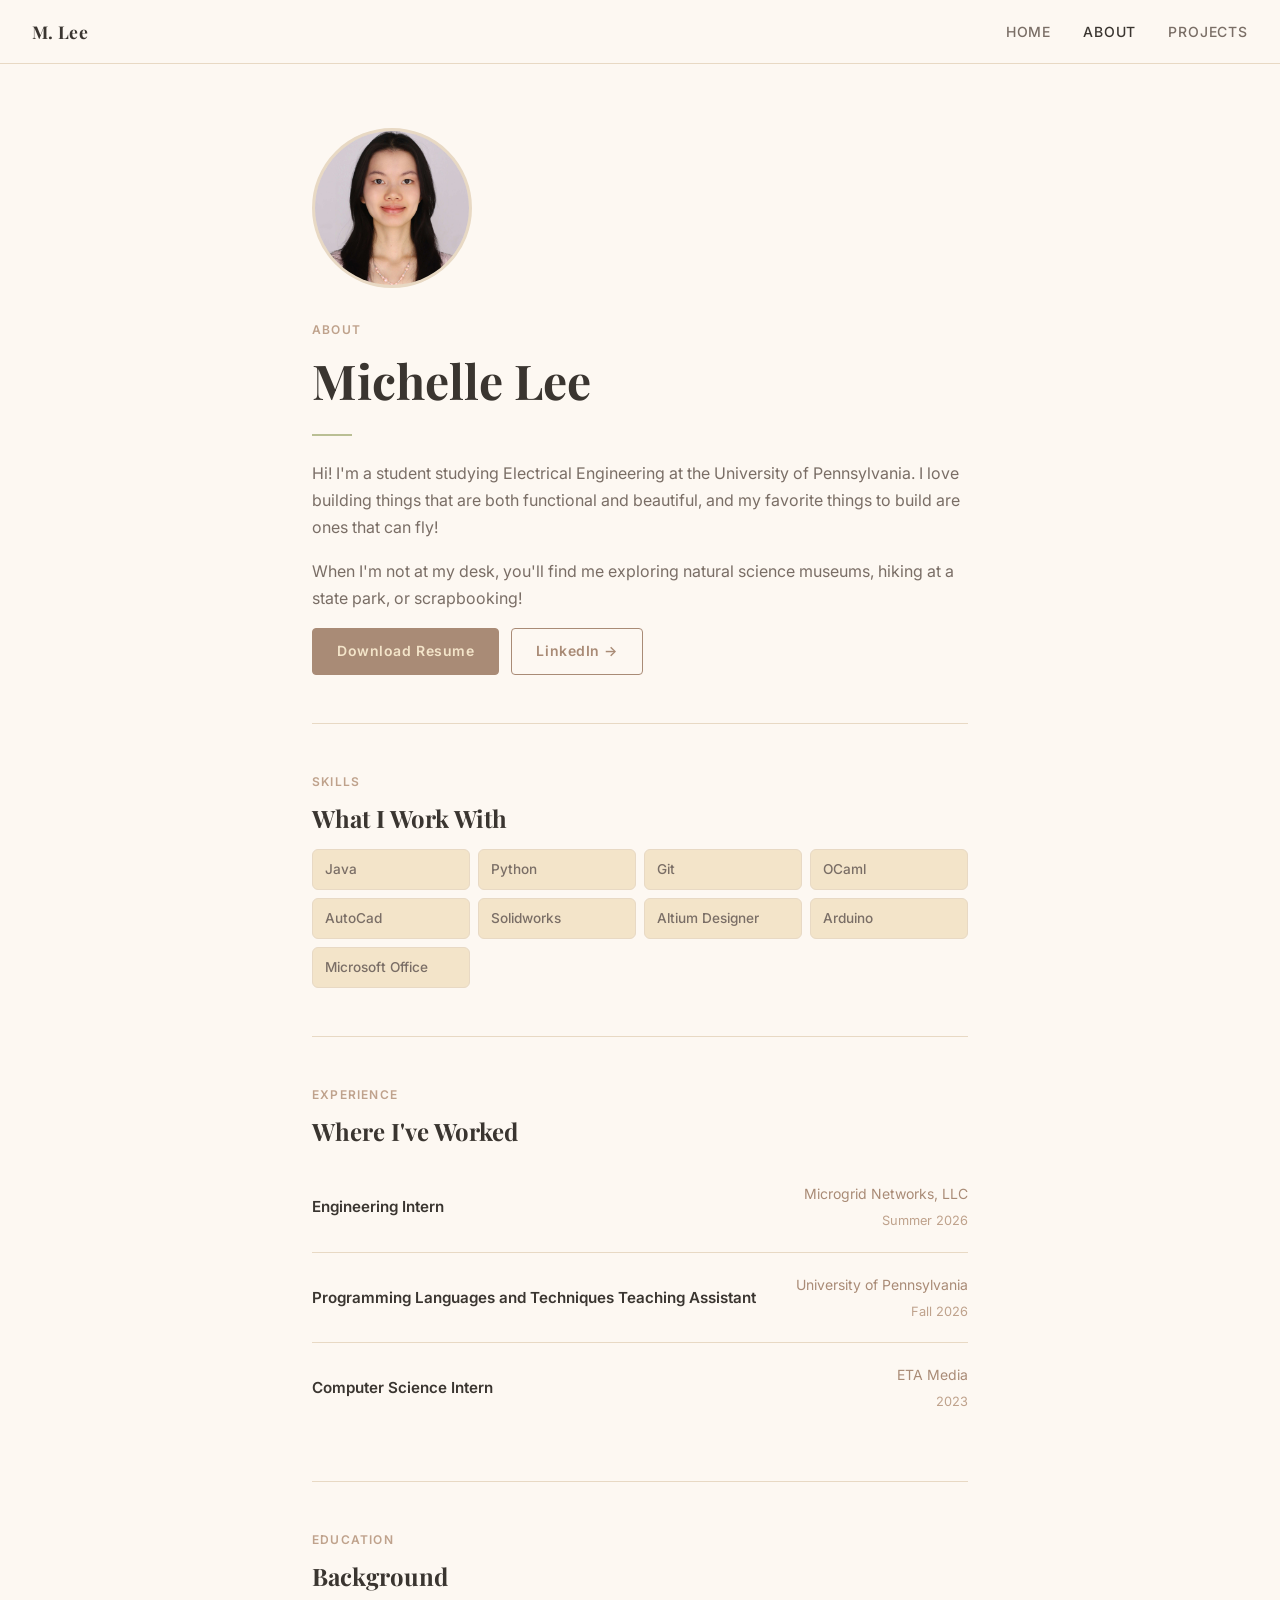
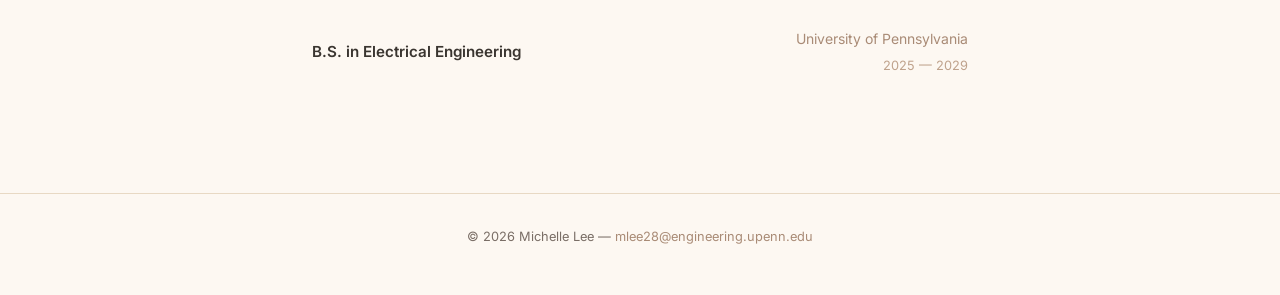
==== commit dc6861cc: "change email" ====
--- a/about.html
+++ b/about.html
@@ -106,7 +106,7 @@
   <footer>
     <p>
       &copy; 2026 Michelle Lee &mdash;
-      <a href="mailto:hello@example.com">mlee28@seas.upenn.edu</a>
+      <a href="mailto:hello@example.com">mlee28@engineering.upenn.edu</a>
     </p>
   </footer>
 
